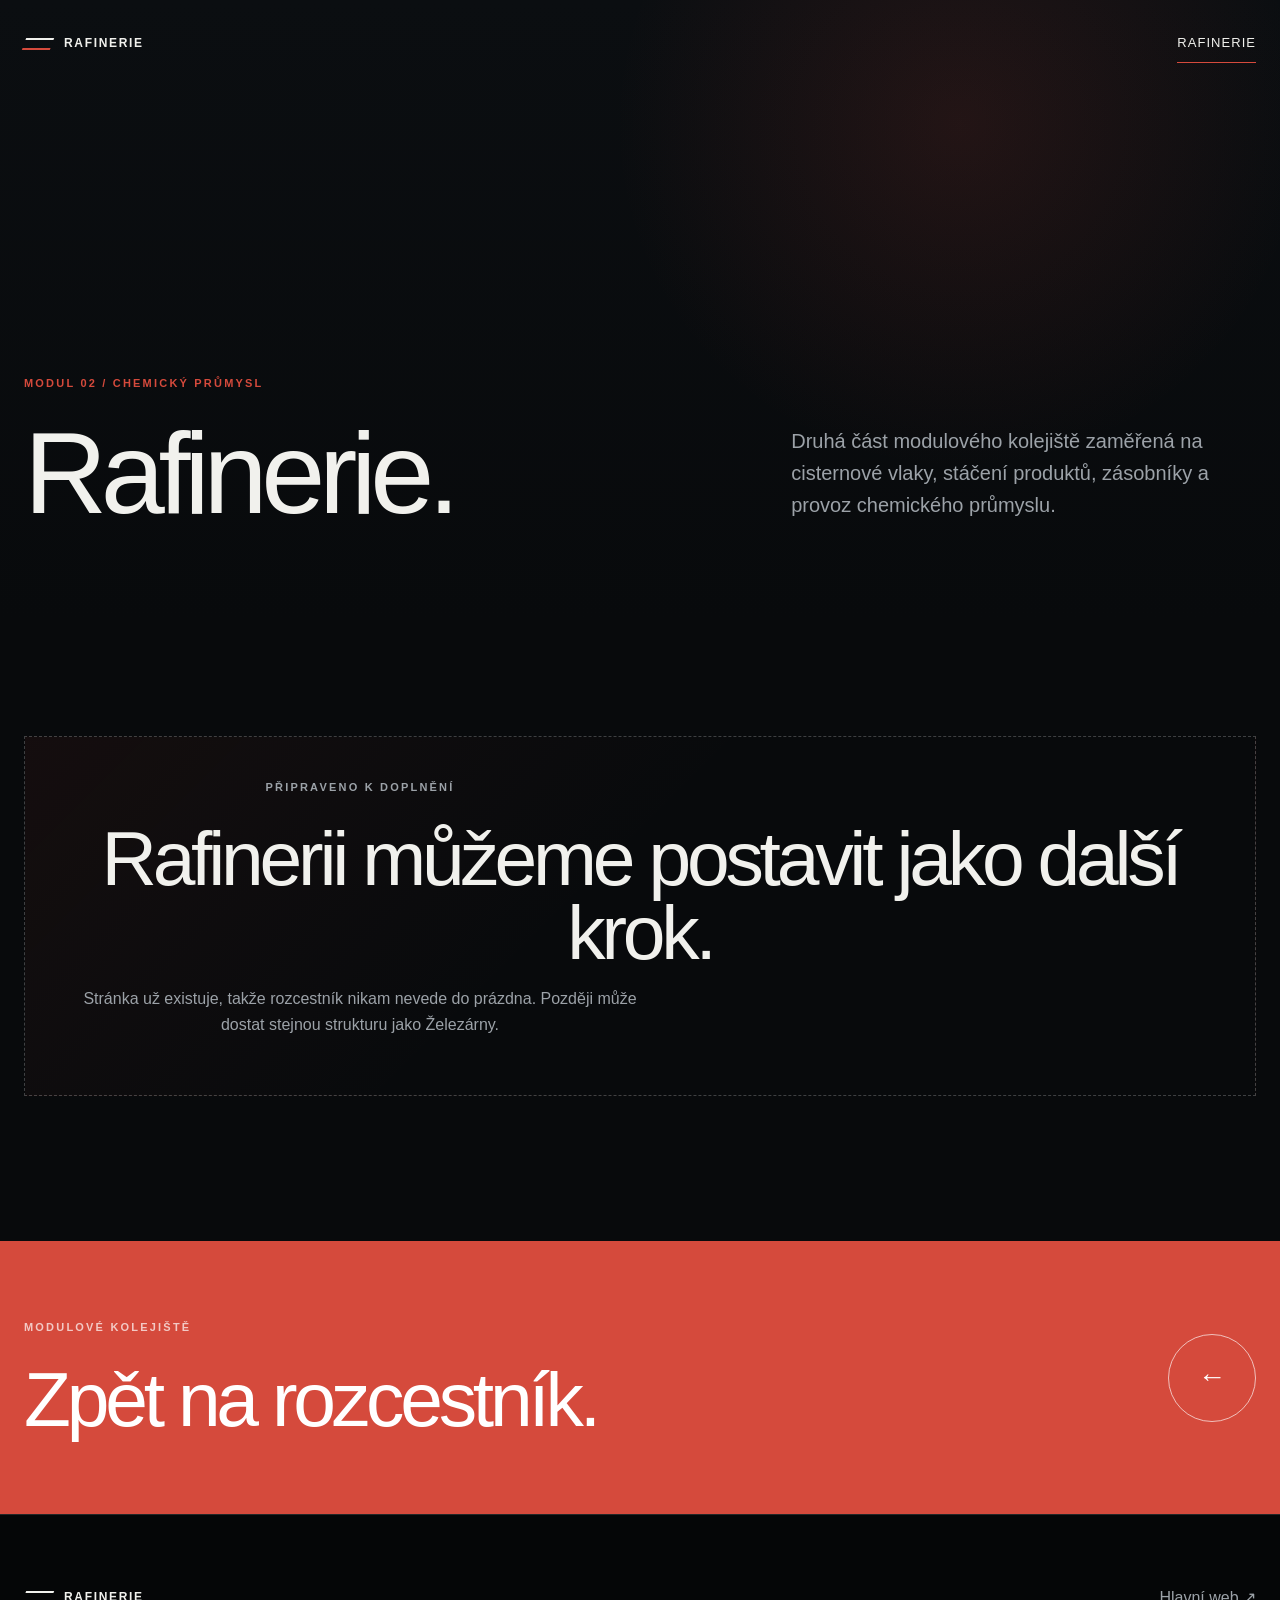
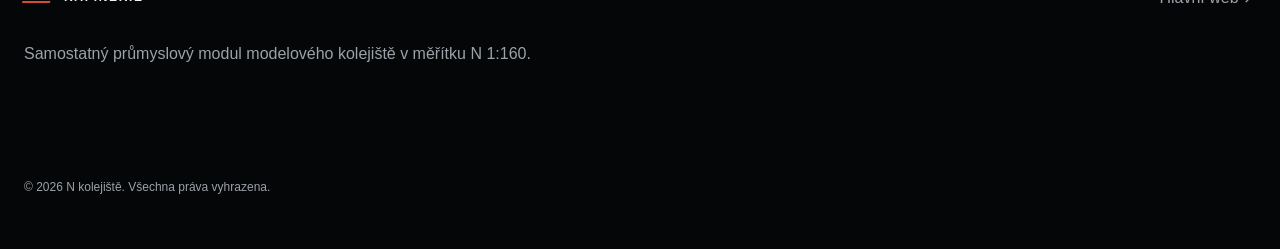
==== rafinerie/index.html @ 79e785b6 "Add files via upload" ====
<!DOCTYPE html>
<html lang="cs">
<head>
  <meta charset="UTF-8">
  <meta name="viewport" content="width=device-width, initial-scale=1.0">
  <meta name="description" content="Modulové kolejiště Rafinerie v měřítku N 1:160.">
  <meta name="theme-color" content="#090b0d">
  <title>Rafinerie | Modulové kolejiště</title>

  <link rel="icon" href="../assets/images/favicon.svg" type="image/svg+xml">
  <link rel="stylesheet" href="../assets/css/rafinerie.css">
  <script type="module" src="../assets/js/rafinerie.js"></script>
</head>
<body>
  <!-- Společná hlavička a menu se vkládají z assets/js/rafinerie.js -->
  <div id="siteHeaderMount"></div>

  <main>
    <!-- EDITACE: zatím základní stránka Rafinerie -->
    <section class="page-hero">
      <div class="container page-hero-grid">
        <div>
          <p class="eyebrow reveal">MODUL 02 / CHEMICKÝ PRŮMYSL</p>
          <h1 class="page-title reveal">Rafinerie.</h1>
        </div>
        <p class="page-intro reveal">Druhá část modulového kolejiště zaměřená na cisternové vlaky, stáčení produktů, zásobníky a provoz chemického průmyslu.</p>
      </div>
    </section>

    <section class="placeholder-panel">
      <div class="container">
        <div class="placeholder-box reveal">
          <div>
            <p class="eyebrow">PŘIPRAVENO K DOPLNĚNÍ</p>
            <h2 class="section-title">Rafinerii můžeme postavit jako další krok.</h2>
            <p>Stránka už existuje, takže rozcestník nikam nevede do prázdna. Později může dostat stejnou strukturu jako Železárny.</p>
          </div>
        </div>
      </div>
    </section>

    <section class="back-panel">
      <div class="container back-grid">
        <div>
          <p class="eyebrow">MODULOVÉ KOLEJIŠTĚ</p>
          <h2 class="section-title">Zpět na rozcestník.</h2>
        </div>
        <a class="circle-link" href="../" aria-label="Zpět na rozcestník">←</a>
      </div>
    </section>
  </main>

  <!-- PATIČKA -->
  <footer class="site-footer">
    <div class="container footer-grid">
      <div>
        <div class="brand footer-brand">
          <span class="brand-mark"></span>
          <span>RAFINERIE</span>
        </div>
        <p>Samostatný průmyslový modul modelového kolejiště v měřítku N 1:160.</p>
      </div>

      <div class="footer-nav">
        <!-- EDITACE: odkaz zpět na hlavní web -->
        <a href="https://n-kolejiste.cz/">Hlavní web ↗</a>
      </div>

      <p class="copyright">© 2026 N kolejiště. Všechna práva vyhrazena.</p>
    </div>
  </footer>
</body>
</html>
---- assets/css/rafinerie.css ----
:root {
  --bg: #080a0c;
  --panel: #15191e;
  --text: #f1f1ed;
  --muted: #9ca2a8;
  --line: rgba(255, 255, 255, 0.13);
  --accent: #d54a3c;
  --container: 1240px;
  --wide: 1500px;
}

* { box-sizing: border-box; }
html { scroll-behavior: smooth; background: var(--bg); }
body {
  margin: 0;
  background: var(--bg);
  color: var(--text);
  font-family: Inter, "Segoe UI", Arial, sans-serif;
  line-height: 1.6;
  overflow-x: hidden;
}
body.menu-open { overflow: hidden; }
a { color: inherit; text-decoration: none; }
button { font: inherit; }
.container { width: min(calc(100% - 48px), var(--container)); margin-inline: auto; }

.site-header {
  position: fixed;
  inset: 0 0 auto;
  z-index: 100;
  height: 88px;
  padding: 0 max(24px, calc((100vw - var(--wide)) / 2));
  display: flex;
  align-items: center;
  justify-content: space-between;
  transition: background .35s ease, backdrop-filter .35s ease, border-color .35s ease;
  border-bottom: 1px solid transparent;
}
.site-header.scrolled { background: rgba(8, 10, 12, .72); backdrop-filter: blur(18px); border-color: var(--line); }
.brand { display: inline-flex; align-items: center; gap: 12px; font-size: 12px; font-weight: 700; letter-spacing: .14em; white-space: nowrap; }
.brand-mark { width: 28px; height: 12px; display: inline-block; border-top: 2px solid var(--text); border-bottom: 2px solid var(--accent); transform: skewX(-20deg); }
.main-nav { display: flex; gap: 36px; align-items: center; }
.main-nav a { position: relative; color: rgba(255,255,255,.72); font-size: 13px; letter-spacing: .08em; text-transform: uppercase; transition: color .25s ease; }
.main-nav a::after { content: ""; position: absolute; left: 0; right: 100%; bottom: -9px; height: 1px; background: var(--accent); transition: right .3s ease; }
.main-nav a:hover, .main-nav a.active { color: var(--text); }
.main-nav a:hover::after, .main-nav a.active::after { right: 0; }
.menu-toggle { display: none; width: 42px; height: 42px; border: 0; background: transparent; padding: 12px 6px; cursor: pointer; }
.menu-toggle span { display: block; width: 100%; height: 1px; background: white; margin: 7px 0; transition: transform .3s ease; }

.eyebrow { margin: 0 0 26px; color: var(--accent); font-size: 11px; font-weight: 700; letter-spacing: .2em; text-transform: uppercase; }
.page-title, .section-title { margin: 0; font-weight: 500; letter-spacing: -.055em; line-height: .96; }
.section-title { font-size: clamp(46px, 6vw, 86px); }
.page-hero { min-height: 69vh; padding: 180px 0 92px; display: flex; align-items: flex-end; background: radial-gradient(circle at 75% 20%, rgba(213,74,60,.12), transparent 32%), linear-gradient(180deg, #0b0e11, #080a0c); }
.page-hero-grid { display: grid; grid-template-columns: 1.2fr .8fr; align-items: flex-end; gap: 70px; }
.page-title { font-size: clamp(70px, 9vw, 138px); }
.page-intro { max-width: 520px; margin: 0 0 8px; color: var(--muted); font-size: 20px; }

.placeholder-panel { padding: 115px 0 145px; }
.placeholder-box { min-height: 360px; border: 1px dashed rgba(255,255,255,.22); display: grid; place-items: center; text-align: center; padding: 35px; background: linear-gradient(135deg, rgba(213,74,60,.06), transparent 46%); }
.placeholder-box p { max-width: 600px; color: var(--muted); }

.back-panel { background: var(--accent); color: white; padding: 78px 0; }
.back-grid { display: flex; justify-content: space-between; gap: 30px; align-items: center; }
.back-panel .eyebrow { color: rgba(255,255,255,.7); }
.circle-link { width: 88px; height: 88px; border: 1px solid rgba(255,255,255,.65); border-radius: 50%; display: grid; place-items: center; font-size: 28px; transition: .25s ease; }
.circle-link:hover { background: white; color: var(--accent); }

.site-footer { padding: 70px 0 40px; background: #050607; border-top: 1px solid var(--line); }
.footer-grid { display: grid; grid-template-columns: 1fr auto; gap: 50px; }
.footer-brand { margin-bottom: 18px; }
.site-footer p { color: var(--muted); }
.footer-nav { display: flex; gap: 28px; align-items: start; flex-wrap: wrap; }
.footer-nav a { color: var(--muted); }
.footer-nav a:hover { color: var(--text); }
.copyright { grid-column: 1 / -1; margin-top: 45px; font-size: 12px; }

.reveal { opacity: 0; transform: translateY(24px); transition: opacity .8s ease, transform .8s ease; }
.reveal.visible { opacity: 1; transform: translateY(0); }

@media (max-width: 980px) {
  .menu-toggle { display: block; position: relative; z-index: 102; }
  .main-nav { position: fixed; inset: 0; background: rgba(8,10,12,.98); flex-direction: column; align-items: flex-start; justify-content: center; padding: 0 32px; gap: 26px; transform: translateX(100%); transition: transform .35s ease; }
  .main-nav.open { transform: translateX(0); }
  .main-nav a { font-size: 34px; letter-spacing: -.03em; text-transform: none; }
  .menu-toggle.active span:first-child { transform: translateY(4px) rotate(45deg); }
  .menu-toggle.active span:last-child { transform: translateY(-4px) rotate(-45deg); }
  .page-hero-grid { grid-template-columns: 1fr; gap: 48px; }
}

@media (max-width: 640px) {
  .container { width: min(calc(100% - 30px), var(--container)); }
  .site-header { height: 72px; padding-inline: 15px; }
  .brand { font-size: 10px; }
  .page-hero { min-height: 70vh; padding: 140px 0 70px; }
  .page-title { font-size: 68px; }
  .page-intro { font-size: 17px; }
  .placeholder-panel { padding: 82px 0 100px; }
  .back-grid { gap: 24px; }
  .circle-link { width: 68px; height: 68px; flex: 0 0 auto; }
  .footer-grid { grid-template-columns: 1fr; }
  .copyright { grid-column: auto; margin-top: 10px; }
}
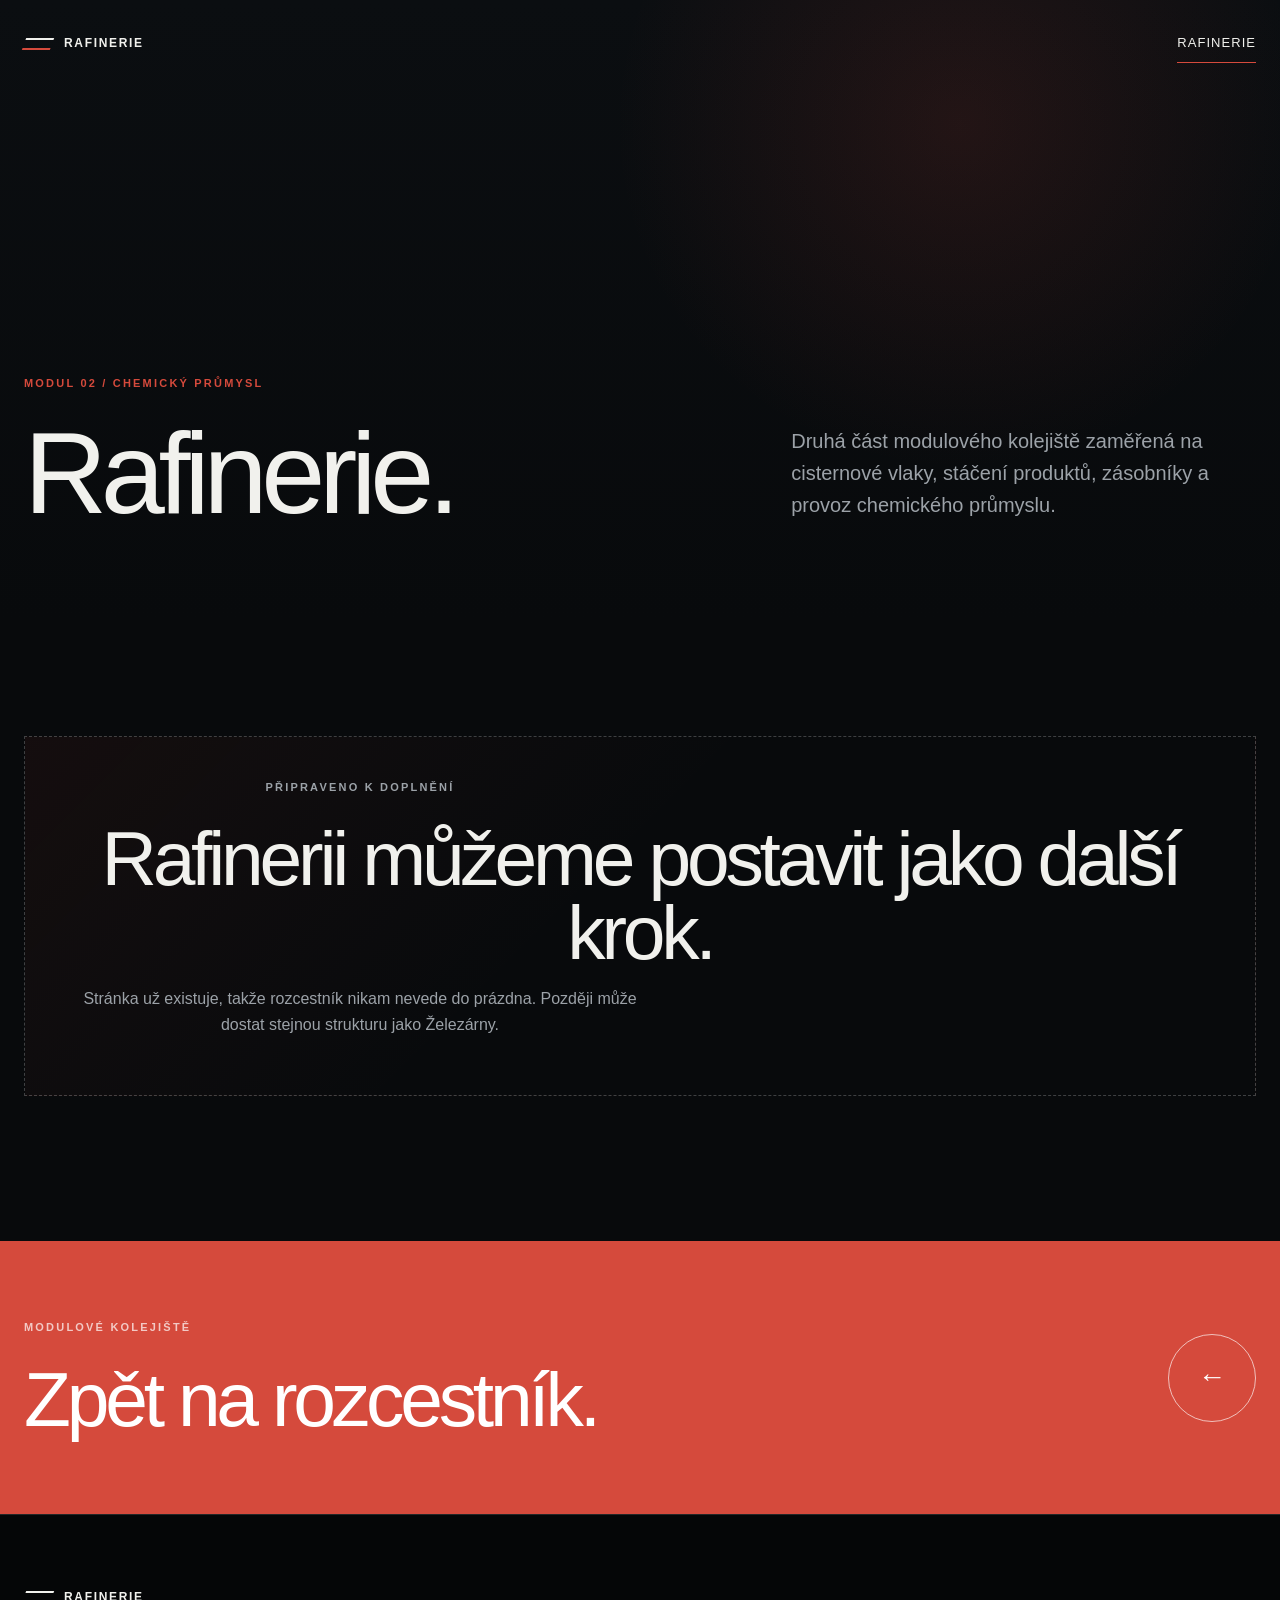
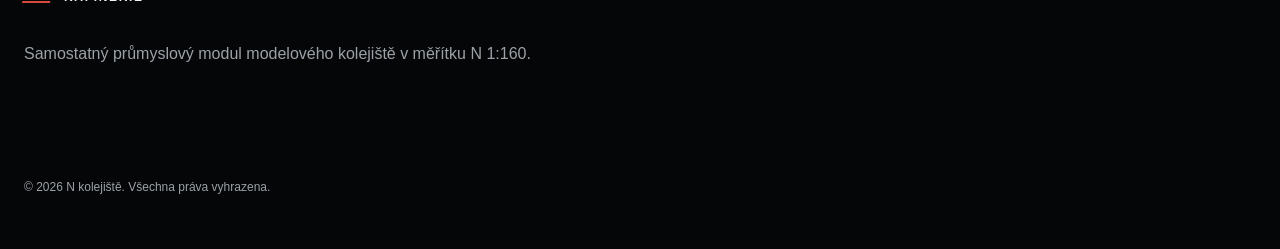
==== commit b16e9e51: "Update index.html" ====
--- a/rafinerie/index.html
+++ b/rafinerie/index.html
@@ -9,14 +9,12 @@
 
   <link rel="icon" href="../assets/images/favicon.svg" type="image/svg+xml">
   <link rel="stylesheet" href="../assets/css/rafinerie.css">
-  <script type="module" src="../assets/js/rafinerie.js"></script>
+  <script src="../assets/js/rafinerie.js" defer></script>
 </head>
-<body>
-  <!-- Společná hlavička a menu se vkládají z assets/js/rafinerie.js -->
-  <div id="siteHeaderMount"></div>
+<body data-page="rafinerie-home">
+  <header class="site-header" id="siteHeader"></header>
 
   <main>
-    <!-- EDITACE: zatím základní stránka Rafinerie -->
     <section class="page-hero">
       <div class="container page-hero-grid">
         <div>
@@ -50,22 +48,18 @@
     </section>
   </main>
 
-  <!-- PATIČKA -->
-  <footer class="site-footer">
+  <footer class="site-footer" id="siteFooter">
     <div class="container footer-grid">
       <div>
         <div class="brand footer-brand">
           <span class="brand-mark"></span>
           <span>RAFINERIE</span>
         </div>
+        <!-- EDITACE: popis v patičce -->
         <p>Samostatný průmyslový modul modelového kolejiště v měřítku N 1:160.</p>
       </div>
 
-      <div class="footer-nav">
-        <!-- EDITACE: odkaz zpět na hlavní web -->
-        <a href="https://n-kolejiste.cz/">Hlavní web ↗</a>
-      </div>
-
+      <!-- EDITACE: copyright v patičce -->
       <p class="copyright">© 2026 N kolejiště. Všechna práva vyhrazena.</p>
     </div>
   </footer>
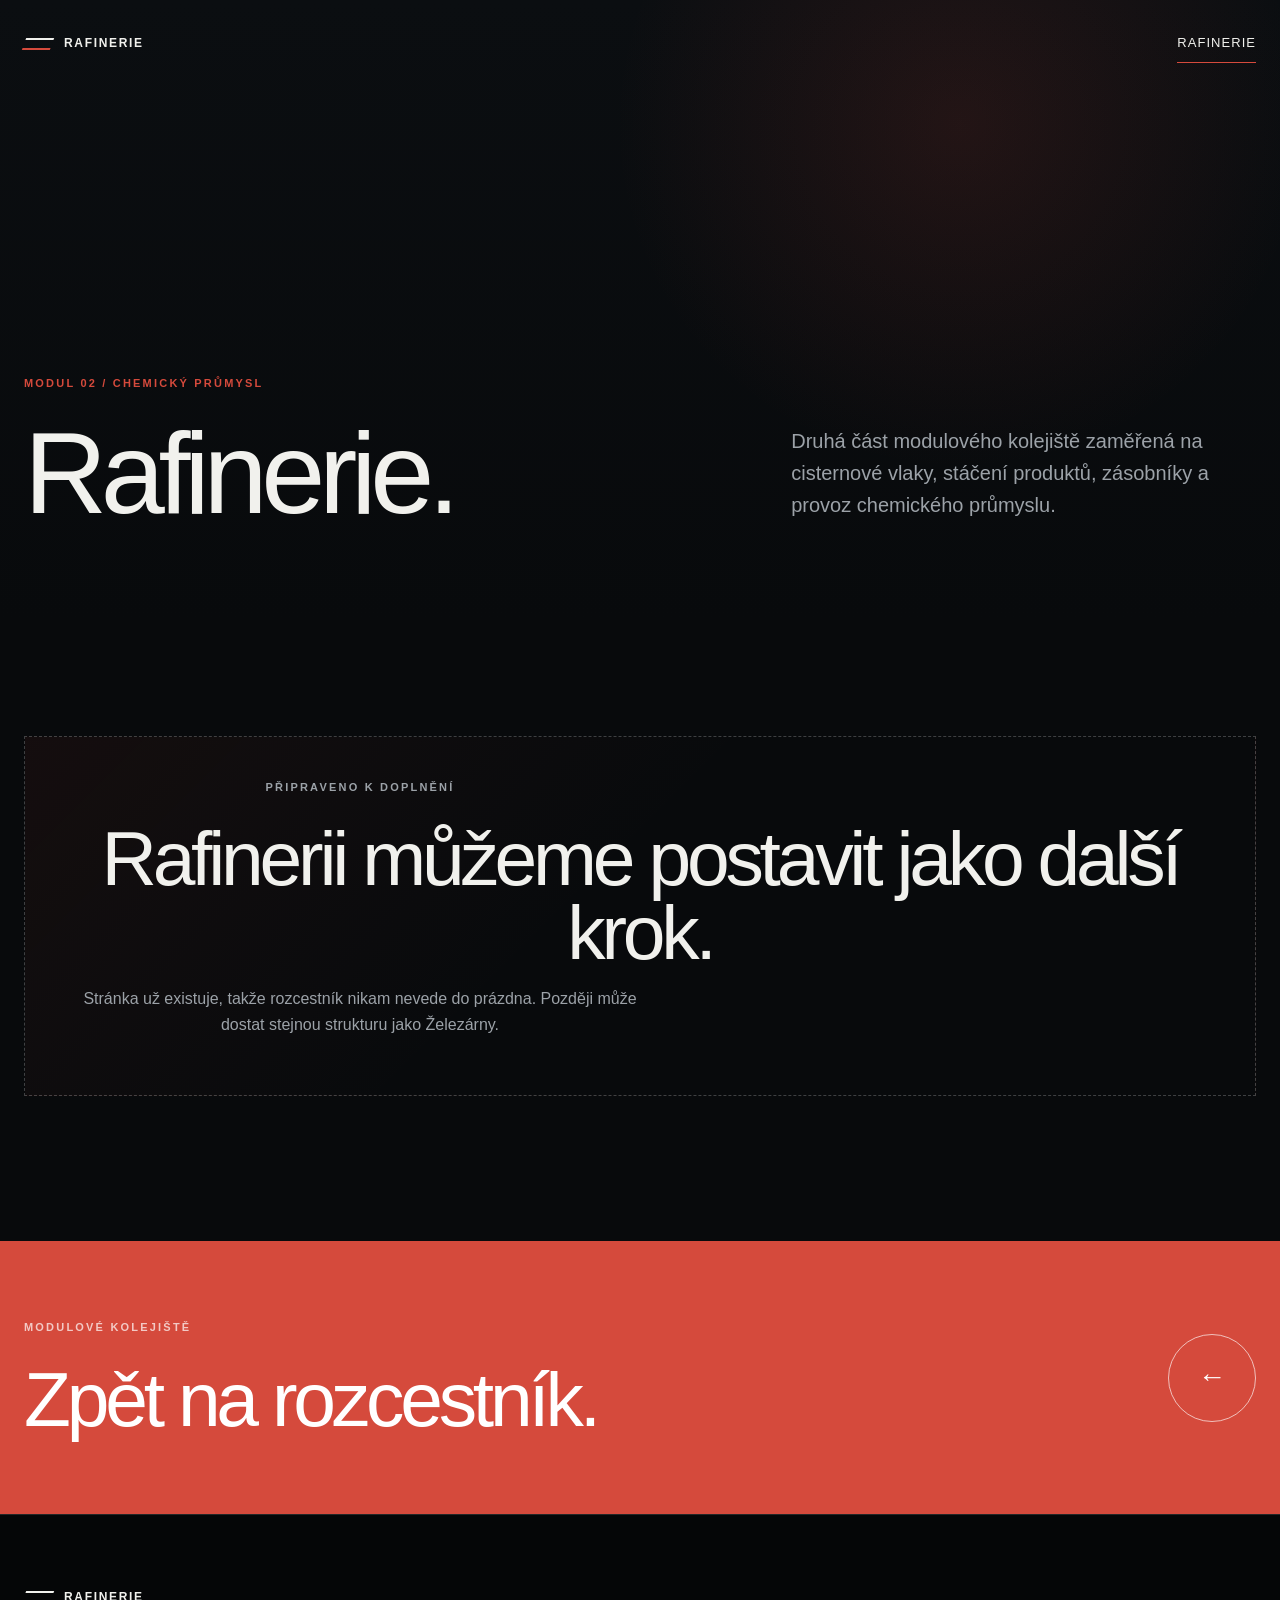
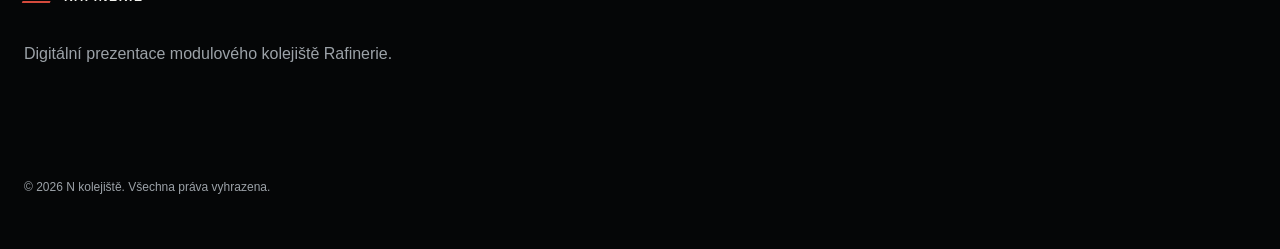
==== commit 148806a2: "Update index.html" ====
--- a/rafinerie/index.html
+++ b/rafinerie/index.html
@@ -55,11 +55,9 @@
           <span class="brand-mark"></span>
           <span>RAFINERIE</span>
         </div>
-        <!-- EDITACE: popis v patičce -->
-        <p>Samostatný průmyslový modul modelového kolejiště v měřítku N 1:160.</p>
+        <p>Digitální prezentace modulového kolejiště Rafinerie.</p>
       </div>
 
-      <!-- EDITACE: copyright v patičce -->
       <p class="copyright">© 2026 N kolejiště. Všechna práva vyhrazena.</p>
     </div>
   </footer>
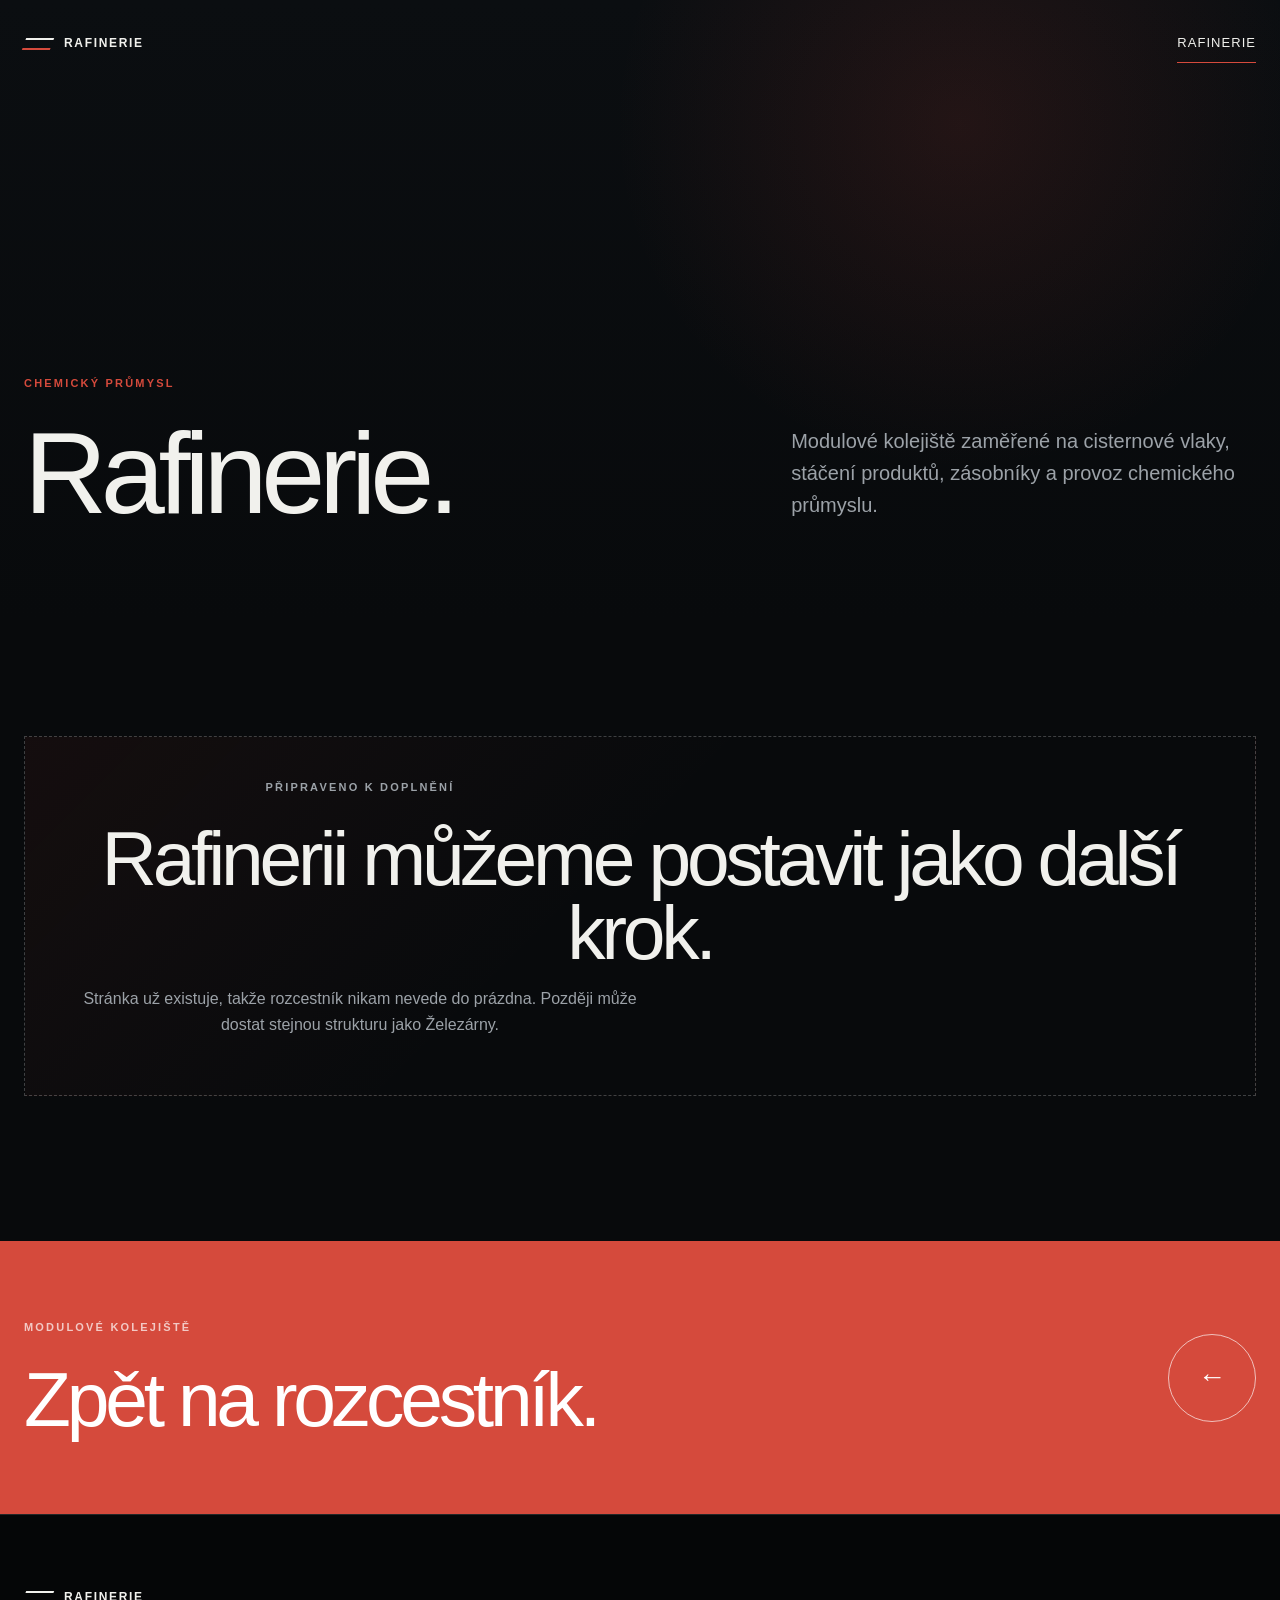
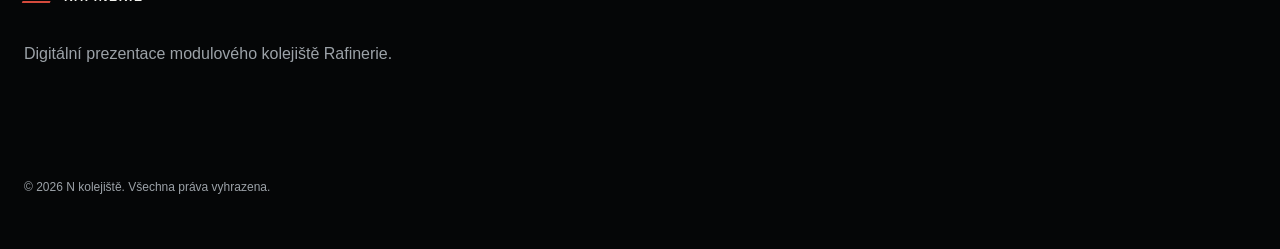
==== commit 7811733e: "Update index.html" ====
--- a/rafinerie/index.html
+++ b/rafinerie/index.html
@@ -18,10 +18,10 @@
     <section class="page-hero">
       <div class="container page-hero-grid">
         <div>
-          <p class="eyebrow reveal">MODUL 02 / CHEMICKÝ PRŮMYSL</p>
+          <p class="eyebrow reveal">CHEMICKÝ PRŮMYSL</p>
           <h1 class="page-title reveal">Rafinerie.</h1>
         </div>
-        <p class="page-intro reveal">Druhá část modulového kolejiště zaměřená na cisternové vlaky, stáčení produktů, zásobníky a provoz chemického průmyslu.</p>
+        <p class="page-intro reveal">Modulové kolejiště zaměřené na cisternové vlaky, stáčení produktů, zásobníky a provoz chemického průmyslu.</p>
       </div>
     </section>
 
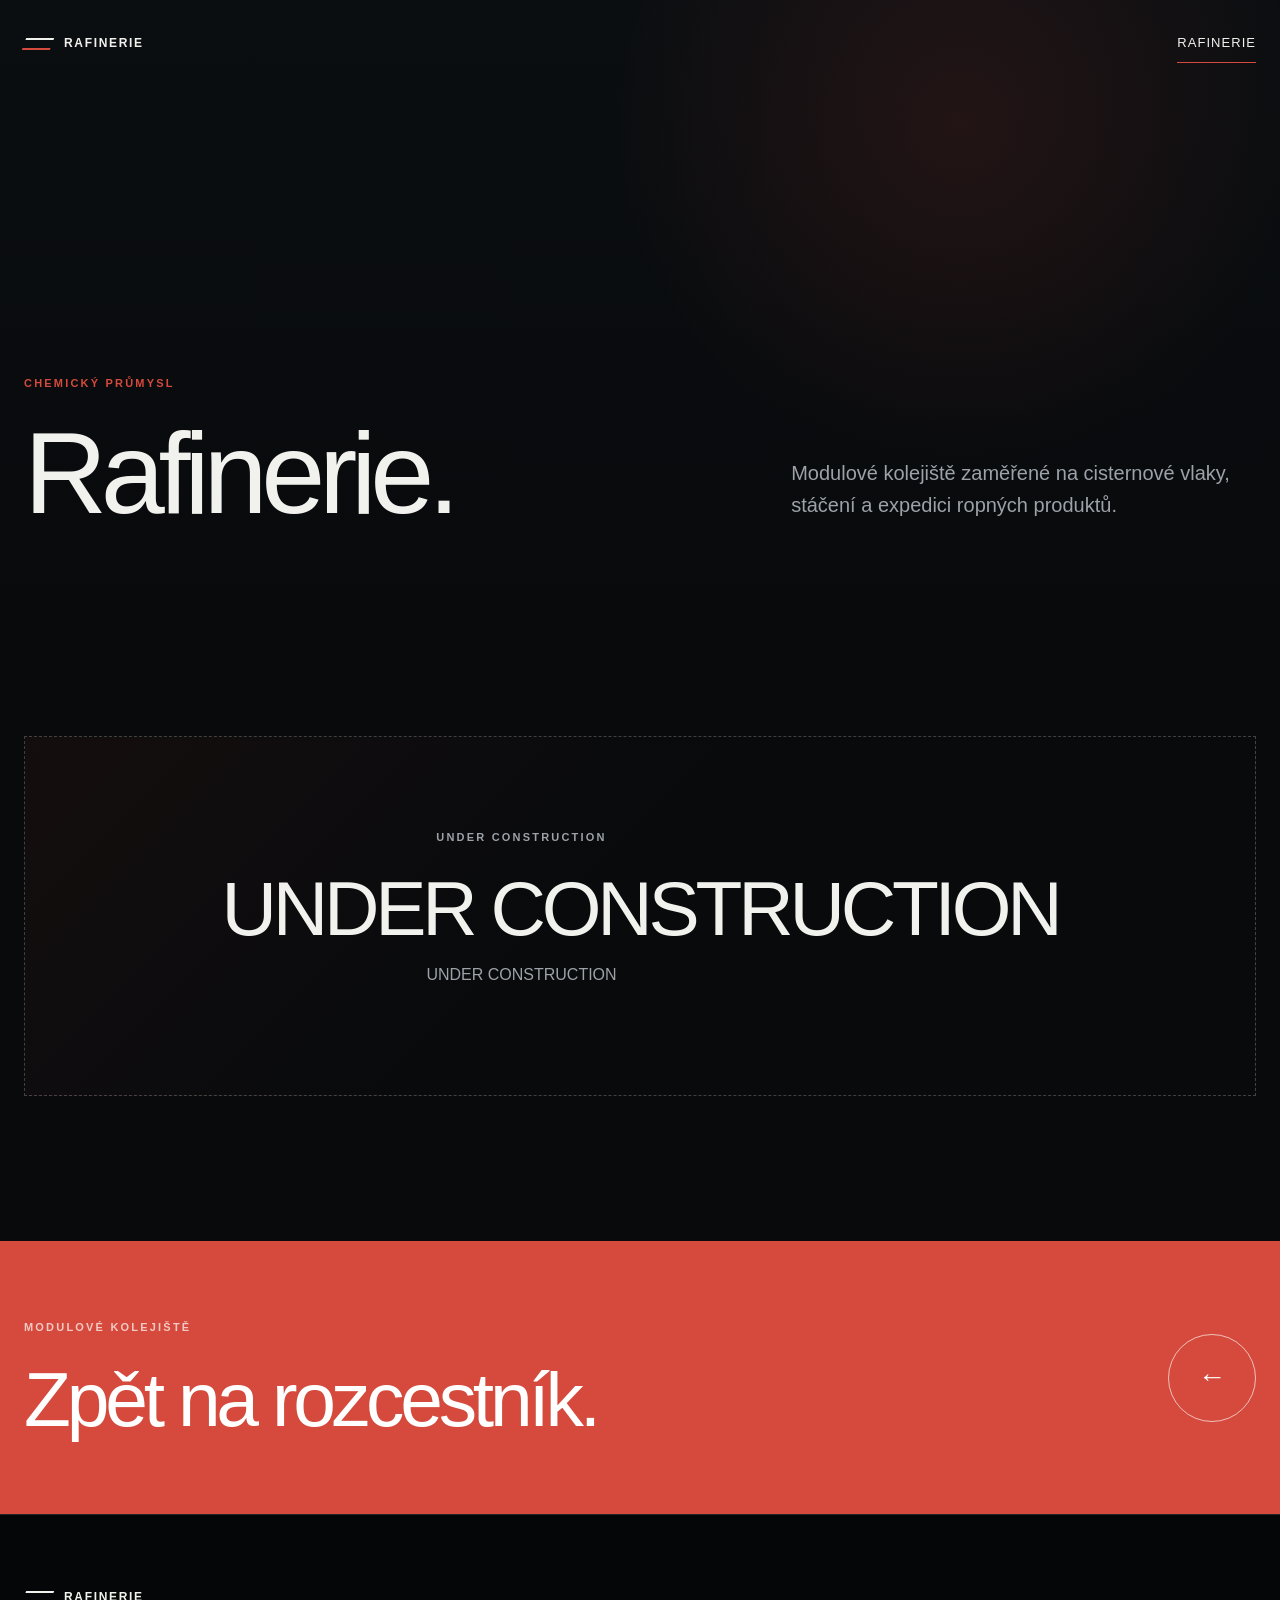
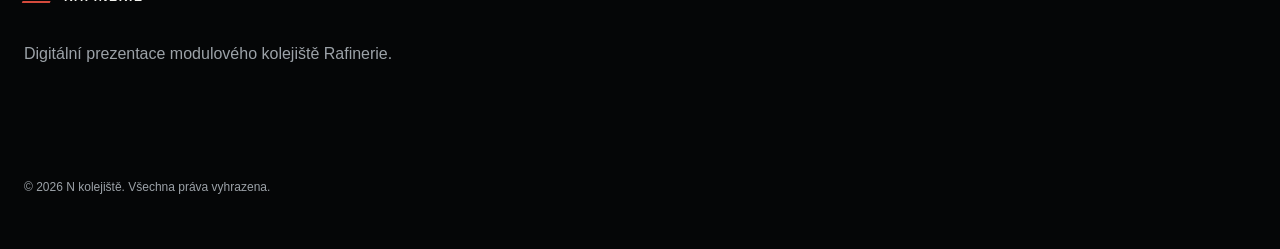
==== commit 3be99298: "Update index.html" ====
--- a/rafinerie/index.html
+++ b/rafinerie/index.html
@@ -21,7 +21,7 @@
           <p class="eyebrow reveal">CHEMICKÝ PRŮMYSL</p>
           <h1 class="page-title reveal">Rafinerie.</h1>
         </div>
-        <p class="page-intro reveal">Modulové kolejiště zaměřené na cisternové vlaky, stáčení produktů, zásobníky a provoz chemického průmyslu.</p>
+        <p class="page-intro reveal">Modulové kolejiště zaměřené na cisternové vlaky, stáčení a expedici ropných produktů.</p>
       </div>
     </section>
 
@@ -29,9 +29,9 @@
       <div class="container">
         <div class="placeholder-box reveal">
           <div>
-            <p class="eyebrow">PŘIPRAVENO K DOPLNĚNÍ</p>
-            <h2 class="section-title">Rafinerii můžeme postavit jako další krok.</h2>
-            <p>Stránka už existuje, takže rozcestník nikam nevede do prázdna. Později může dostat stejnou strukturu jako Železárny.</p>
+            <p class="eyebrow">UNDER CONSTRUCTION</p>
+            <h2 class="section-title">UNDER CONSTRUCTION</h2>
+            <p>UNDER CONSTRUCTION</p>
           </div>
         </div>
       </div>
